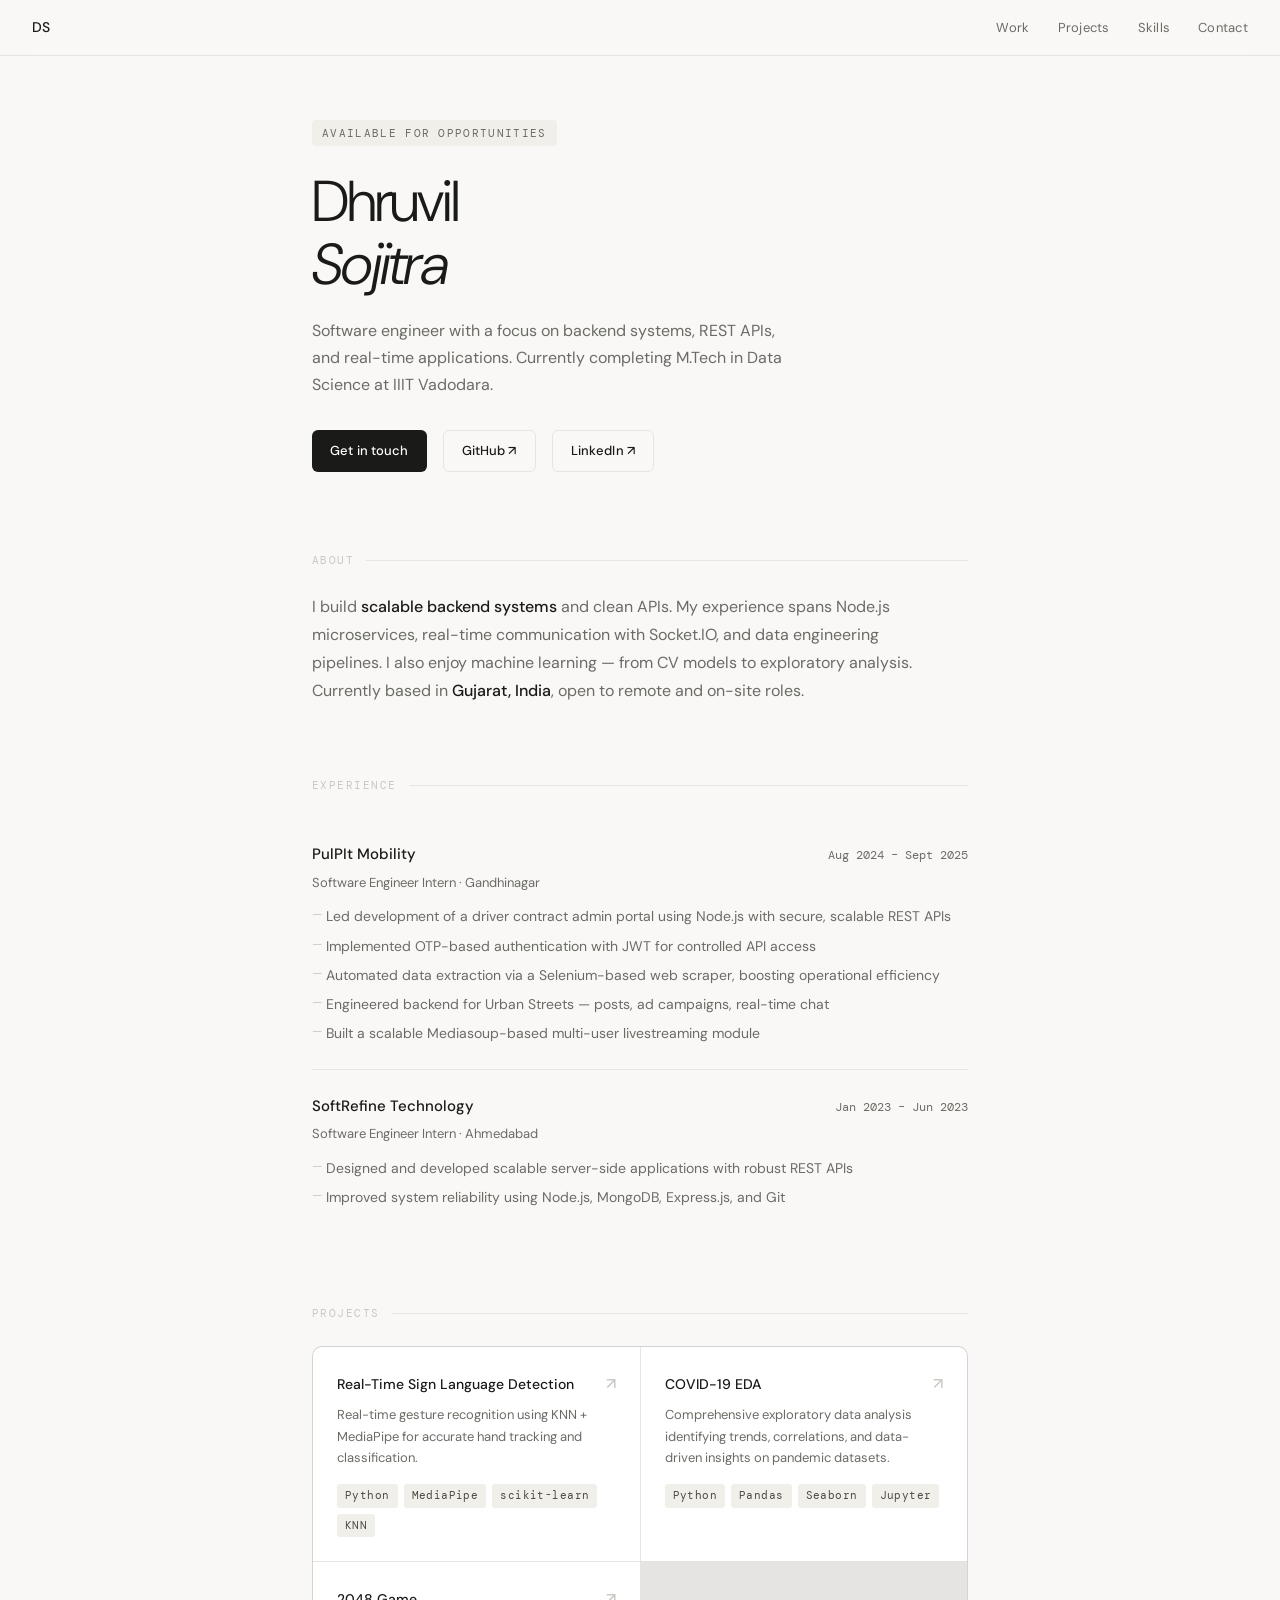
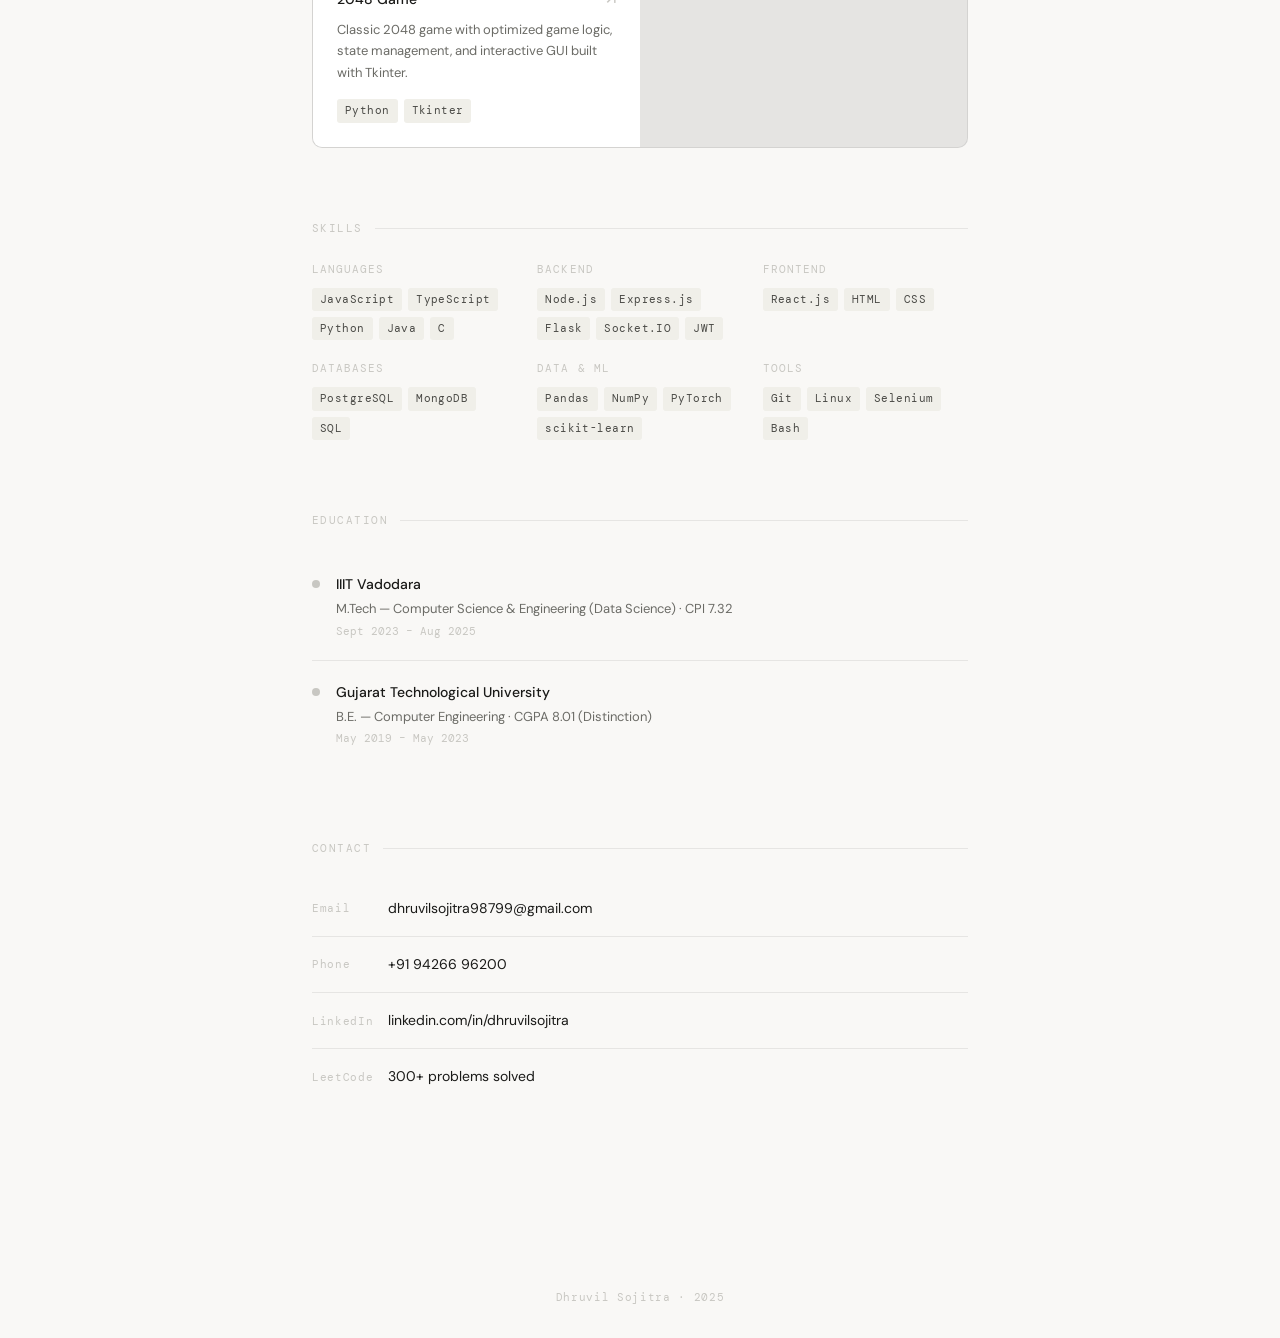
==== dhruvil_portfolio.html @ 37fc0afd "initial commite" ====
<!DOCTYPE html>
<html lang="en">
<head>
<meta charset="UTF-8">
<meta name="viewport" content="width=device-width, initial-scale=1.0">
<title>Dhruvil Sojitra — Software Engineer</title>
<link href="https://fonts.googleapis.com/css2?family=DM+Sans:ital,opsz,wght@0,9..40,300;0,9..40,400;0,9..40,500;1,9..40,300&family=DM+Mono:wght@300;400&display=swap" rel="stylesheet">
<style>
  *, *::before, *::after { box-sizing: border-box; margin: 0; padding: 0; }

  :root {
    --bg: #f9f8f6;
    --surface: #ffffff;
    --text: #1a1a18;
    --muted: #6b6b66;
    --faint: #c8c7c2;
    --accent: #1a1a18;
    --tag-bg: #f0efe9;
    --tag-text: #4a4a46;
    --border: rgba(0,0,0,0.08);
  }

  html { scroll-behavior: smooth; }

  body {
    font-family: 'DM Sans', sans-serif;
    background: var(--bg);
    color: var(--text);
    font-size: 15px;
    line-height: 1.65;
    -webkit-font-smoothing: antialiased;
  }

  /* ─── NAV ─── */
  nav {
    position: fixed; top: 0; left: 0; right: 0; z-index: 100;
    background: rgba(249,248,246,0.88);
    backdrop-filter: blur(12px);
    border-bottom: 1px solid var(--border);
    padding: 0 2rem;
    height: 56px;
    display: flex; align-items: center; justify-content: space-between;
  }
  .nav-logo {
    font-size: 14px; font-weight: 500; letter-spacing: 0.02em;
    color: var(--text); text-decoration: none;
  }
  .nav-links { display: flex; gap: 1.75rem; }
  .nav-links a {
    font-size: 13px; color: var(--muted); text-decoration: none;
    font-weight: 400; letter-spacing: 0.02em; transition: color 0.2s;
  }
  .nav-links a:hover { color: var(--text); }

  /* ─── LAYOUT ─── */
  main { max-width: 720px; margin: 0 auto; padding: 120px 2rem 80px; }

  section { margin-bottom: 72px; }

  /* ─── HERO ─── */
  .hero { margin-bottom: 80px; }
  .hero-tag {
    display: inline-block;
    font-family: 'DM Mono', monospace;
    font-size: 11px; font-weight: 400;
    letter-spacing: 0.12em;
    color: var(--muted);
    background: var(--tag-bg);
    padding: 4px 10px;
    border-radius: 4px;
    margin-bottom: 1.5rem;
    text-transform: uppercase;
  }
  .hero h1 {
    font-size: clamp(2.4rem, 6vw, 3.6rem);
    font-weight: 300;
    line-height: 1.1;
    letter-spacing: -0.03em;
    color: var(--text);
    margin-bottom: 1.25rem;
  }
  .hero h1 em {
    font-style: italic;
    font-weight: 300;
  }
  .hero-desc {
    font-size: 16px;
    color: var(--muted);
    max-width: 480px;
    line-height: 1.7;
    margin-bottom: 2rem;
  }
  .hero-links { display: flex; gap: 1rem; flex-wrap: wrap; }
  .btn {
    display: inline-flex; align-items: center; gap: 6px;
    font-size: 13px; font-weight: 500;
    padding: 9px 18px;
    border-radius: 6px;
    text-decoration: none;
    transition: all 0.18s;
    letter-spacing: 0.01em;
  }
  .btn-primary {
    background: var(--text); color: #fff;
  }
  .btn-primary:hover { background: #333; }
  .btn-outline {
    background: transparent; color: var(--text);
    border: 1px solid var(--border);
  }
  .btn-outline:hover { background: var(--surface); border-color: #aaa; }

  /* ─── SECTION HEADERS ─── */
  .section-label {
    font-family: 'DM Mono', monospace;
    font-size: 10.5px;
    letter-spacing: 0.14em;
    text-transform: uppercase;
    color: var(--faint);
    margin-bottom: 1.5rem;
    display: flex; align-items: center; gap: 12px;
  }
  .section-label::after {
    content: '';
    flex: 1; height: 1px; background: var(--border);
  }

  /* ─── ABOUT ─── */
  .about-text {
    font-size: 16px;
    line-height: 1.75;
    color: var(--muted);
    max-width: 600px;
  }
  .about-text strong { color: var(--text); font-weight: 500; }

  /* ─── EXPERIENCE ─── */
  .exp-item { padding: 1.5rem 0; border-bottom: 1px solid var(--border); }
  .exp-item:last-child { border-bottom: none; }
  .exp-header {
    display: flex; justify-content: space-between; align-items: baseline;
    flex-wrap: wrap; gap: 0.5rem;
    margin-bottom: 0.3rem;
  }
  .exp-company { font-weight: 500; font-size: 15px; }
  .exp-date {
    font-family: 'DM Mono', monospace;
    font-size: 11.5px; color: var(--muted);
  }
  .exp-role {
    font-size: 13px; color: var(--muted);
    margin-bottom: 0.75rem;
  }
  .exp-bullets {
    list-style: none;
    display: flex; flex-direction: column; gap: 6px;
  }
  .exp-bullets li {
    font-size: 14px; color: var(--muted);
    padding-left: 14px;
    position: relative;
  }
  .exp-bullets li::before {
    content: '—';
    position: absolute; left: 0;
    color: var(--faint);
    font-size: 12px;
  }

  /* ─── PROJECTS ─── */
  .projects-grid {
    display: grid;
    grid-template-columns: repeat(auto-fill, minmax(300px, 1fr));
    gap: 1px;
    border: 1px solid var(--border);
    border-radius: 10px;
    overflow: hidden;
    background: var(--border);
  }
  .project-card {
    background: var(--surface);
    padding: 1.5rem;
    text-decoration: none;
    color: inherit;
    transition: background 0.18s;
    display: block;
  }
  .project-card:hover { background: var(--tag-bg); }
  .project-name {
    font-weight: 500; font-size: 14px;
    margin-bottom: 0.4rem;
    display: flex; align-items: center; justify-content: space-between;
  }
  .project-arrow { color: var(--faint); font-size: 16px; transition: transform 0.18s; }
  .project-card:hover .project-arrow { transform: translate(2px,-2px); }
  .project-desc { font-size: 13px; color: var(--muted); margin-bottom: 1rem; }
  .project-stack { display: flex; flex-wrap: wrap; gap: 6px; }
  .tag {
    font-family: 'DM Mono', monospace;
    font-size: 10.5px;
    color: var(--tag-text);
    background: var(--tag-bg);
    padding: 3px 8px;
    border-radius: 3px;
    letter-spacing: 0.04em;
  }

  /* ─── SKILLS ─── */
  .skills-grid {
    display: grid;
    grid-template-columns: repeat(auto-fill, minmax(200px, 1fr));
    gap: 1.25rem;
  }
  .skill-group {}
  .skill-group-name {
    font-family: 'DM Mono', monospace;
    font-size: 10.5px;
    letter-spacing: 0.1em;
    text-transform: uppercase;
    color: var(--faint);
    margin-bottom: 0.6rem;
  }
  .skill-tags { display: flex; flex-wrap: wrap; gap: 6px; }

  /* ─── EDUCATION ─── */
  .edu-item {
    display: flex; gap: 1rem;
    padding: 1.25rem 0;
    border-bottom: 1px solid var(--border);
  }
  .edu-item:last-child { border-bottom: none; }
  .edu-dot {
    width: 8px; height: 8px; border-radius: 50%;
    background: var(--faint); flex-shrink: 0;
    margin-top: 7px;
  }
  .edu-school { font-weight: 500; font-size: 14px; }
  .edu-degree { font-size: 13px; color: var(--muted); margin: 2px 0; }
  .edu-date {
    font-family: 'DM Mono', monospace;
    font-size: 11px; color: var(--faint);
  }

  /* ─── CONTACT ─── */
  .contact-row {
    display: flex; align-items: center; gap: 0.75rem;
    padding: 1rem 0; border-bottom: 1px solid var(--border);
    text-decoration: none; color: var(--text);
    transition: color 0.18s;
  }
  .contact-row:last-child { border-bottom: none; }
  .contact-row:hover { color: var(--muted); }
  .contact-label {
    font-family: 'DM Mono', monospace;
    font-size: 11px; color: var(--faint);
    width: 64px; flex-shrink: 0;
    letter-spacing: 0.06em;
  }
  .contact-value { font-size: 14px; }

  /* ─── FOOTER ─── */
  footer {
    text-align: center;
    padding: 2rem;
    font-family: 'DM Mono', monospace;
    font-size: 11px;
    color: var(--faint);
    letter-spacing: 0.06em;
  }

  /* ─── ANIMATIONS ─── */
  @keyframes fadeUp {
    from { opacity: 0; transform: translateY(16px); }
    to { opacity: 1; transform: translateY(0); }
  }
  .hero > * {
    opacity: 0;
    animation: fadeUp 0.6s ease forwards;
  }
  .hero-tag { animation-delay: 0.05s; }
  .hero h1 { animation-delay: 0.15s; }
  .hero-desc { animation-delay: 0.25s; }
  .hero-links { animation-delay: 0.35s; }

  @media (max-width: 600px) {
    main { padding: 96px 1.25rem 60px; }
    .nav-links { gap: 1.25rem; }
    .projects-grid { grid-template-columns: 1fr; }
  }
</style>
</head>
<body>

<nav>
  <a href="#" class="nav-logo">DS</a>
  <div class="nav-links">
    <a href="#experience">Work</a>
    <a href="#projects">Projects</a>
    <a href="#skills">Skills</a>
    <a href="#contact">Contact</a>
  </div>
</nav>

<main>

  <!-- HERO -->
  <div class="hero">
    <div class="hero-tag">Available for opportunities</div>
    <h1>Dhruvil<br><em>Sojitra</em></h1>
    <p class="hero-desc">
      Software engineer with a focus on backend systems, REST APIs, and real-time applications.
      Currently completing M.Tech in Data Science at IIIT Vadodara.
    </p>
    <div class="hero-links">
      <a href="mailto:dhruvilsojitra98799@gmail.com" class="btn btn-primary">Get in touch</a>
      <a href="https://github.com/" target="_blank" class="btn btn-outline">GitHub ↗</a>
      <a href="https://linkedin.com/" target="_blank" class="btn btn-outline">LinkedIn ↗</a>
    </div>
  </div>

  <!-- ABOUT -->
  <section id="about">
    <div class="section-label">About</div>
    <p class="about-text">
      I build <strong>scalable backend systems</strong> and clean APIs. My experience spans Node.js microservices, real-time communication with Socket.IO, and data engineering pipelines. I also enjoy machine learning — from CV models to exploratory analysis. Currently based in <strong>Gujarat, India</strong>, open to remote and on-site roles.
    </p>
  </section>

  <!-- EXPERIENCE -->
  <section id="experience">
    <div class="section-label">Experience</div>

    <div class="exp-item">
      <div class="exp-header">
        <span class="exp-company">PulPIt Mobility</span>
        <span class="exp-date">Aug 2024 – Sept 2025</span>
      </div>
      <div class="exp-role">Software Engineer Intern · Gandhinagar</div>
      <ul class="exp-bullets">
        <li>Led development of a driver contract admin portal using Node.js with secure, scalable REST APIs</li>
        <li>Implemented OTP-based authentication with JWT for controlled API access</li>
        <li>Automated data extraction via a Selenium-based web scraper, boosting operational efficiency</li>
        <li>Engineered backend for Urban Streets — posts, ad campaigns, real-time chat</li>
        <li>Built a scalable Mediasoup-based multi-user livestreaming module</li>
      </ul>
    </div>

    <div class="exp-item">
      <div class="exp-header">
        <span class="exp-company">SoftRefine Technology</span>
        <span class="exp-date">Jan 2023 – Jun 2023</span>
      </div>
      <div class="exp-role">Software Engineer Intern · Ahmedabad</div>
      <ul class="exp-bullets">
        <li>Designed and developed scalable server-side applications with robust REST APIs</li>
        <li>Improved system reliability using Node.js, MongoDB, Express.js, and Git</li>
      </ul>
    </div>
  </section>

  <!-- PROJECTS -->
  <section id="projects">
    <div class="section-label">Projects</div>
    <div class="projects-grid">

      <a class="project-card" href="#" target="_blank">
        <div class="project-name">
          Real-Time Sign Language Detection
          <span class="project-arrow">↗</span>
        </div>
        <p class="project-desc">Real-time gesture recognition using KNN + MediaPipe for accurate hand tracking and classification.</p>
        <div class="project-stack">
          <span class="tag">Python</span>
          <span class="tag">MediaPipe</span>
          <span class="tag">scikit-learn</span>
          <span class="tag">KNN</span>
        </div>
      </a>

      <a class="project-card" href="#" target="_blank">
        <div class="project-name">
          COVID-19 EDA
          <span class="project-arrow">↗</span>
        </div>
        <p class="project-desc">Comprehensive exploratory data analysis identifying trends, correlations, and data-driven insights on pandemic datasets.</p>
        <div class="project-stack">
          <span class="tag">Python</span>
          <span class="tag">Pandas</span>
          <span class="tag">Seaborn</span>
          <span class="tag">Jupyter</span>
        </div>
      </a>

      <a class="project-card" href="#" target="_blank">
        <div class="project-name">
          2048 Game
          <span class="project-arrow">↗</span>
        </div>
        <p class="project-desc">Classic 2048 game with optimized game logic, state management, and interactive GUI built with Tkinter.</p>
        <div class="project-stack">
          <span class="tag">Python</span>
          <span class="tag">Tkinter</span>
        </div>
      </a>

    </div>
  </section>

  <!-- SKILLS -->
  <section id="skills">
    <div class="section-label">Skills</div>
    <div class="skills-grid">

      <div class="skill-group">
        <div class="skill-group-name">Languages</div>
        <div class="skill-tags">
          <span class="tag">JavaScript</span>
          <span class="tag">TypeScript</span>
          <span class="tag">Python</span>
          <span class="tag">Java</span>
          <span class="tag">C</span>
        </div>
      </div>

      <div class="skill-group">
        <div class="skill-group-name">Backend</div>
        <div class="skill-tags">
          <span class="tag">Node.js</span>
          <span class="tag">Express.js</span>
          <span class="tag">Flask</span>
          <span class="tag">Socket.IO</span>
          <span class="tag">JWT</span>
        </div>
      </div>

      <div class="skill-group">
        <div class="skill-group-name">Frontend</div>
        <div class="skill-tags">
          <span class="tag">React.js</span>
          <span class="tag">HTML</span>
          <span class="tag">CSS</span>
        </div>
      </div>

      <div class="skill-group">
        <div class="skill-group-name">Databases</div>
        <div class="skill-tags">
          <span class="tag">PostgreSQL</span>
          <span class="tag">MongoDB</span>
          <span class="tag">SQL</span>
        </div>
      </div>

      <div class="skill-group">
        <div class="skill-group-name">Data & ML</div>
        <div class="skill-tags">
          <span class="tag">Pandas</span>
          <span class="tag">NumPy</span>
          <span class="tag">PyTorch</span>
          <span class="tag">scikit-learn</span>
        </div>
      </div>

      <div class="skill-group">
        <div class="skill-group-name">Tools</div>
        <div class="skill-tags">
          <span class="tag">Git</span>
          <span class="tag">Linux</span>
          <span class="tag">Selenium</span>
          <span class="tag">Bash</span>
        </div>
      </div>

    </div>
  </section>

  <!-- EDUCATION -->
  <section id="education">
    <div class="section-label">Education</div>

    <div class="edu-item">
      <div class="edu-dot"></div>
      <div>
        <div class="edu-school">IIIT Vadodara</div>
        <div class="edu-degree">M.Tech — Computer Science & Engineering (Data Science) · CPI 7.32</div>
        <div class="edu-date">Sept 2023 – Aug 2025</div>
      </div>
    </div>

    <div class="edu-item">
      <div class="edu-dot"></div>
      <div>
        <div class="edu-school">Gujarat Technological University</div>
        <div class="edu-degree">B.E. — Computer Engineering · CGPA 8.01 (Distinction)</div>
        <div class="edu-date">May 2019 – May 2023</div>
      </div>
    </div>
  </section>

  <!-- CONTACT -->
  <section id="contact">
    <div class="section-label">Contact</div>

    <a class="contact-row" href="mailto:dhruvilsojitra98799@gmail.com">
      <span class="contact-label">Email</span>
      <span class="contact-value">dhruvilsojitra98799@gmail.com</span>
    </a>
    <a class="contact-row" href="tel:+919426696200">
      <span class="contact-label">Phone</span>
      <span class="contact-value">+91 94266 96200</span>
    </a>
    <a class="contact-row" href="https://linkedin.com/" target="_blank">
      <span class="contact-label">LinkedIn</span>
      <span class="contact-value">linkedin.com/in/dhruvilsojitra</span>
    </a>
    <a class="contact-row" href="https://leetcode.com/u/dhruvilsojitra/" target="_blank">
      <span class="contact-label">LeetCode</span>
      <span class="contact-value">300+ problems solved</span>
    </a>
  </section>

</main>

<footer>Dhruvil Sojitra · 2025</footer>

</body>
</html>
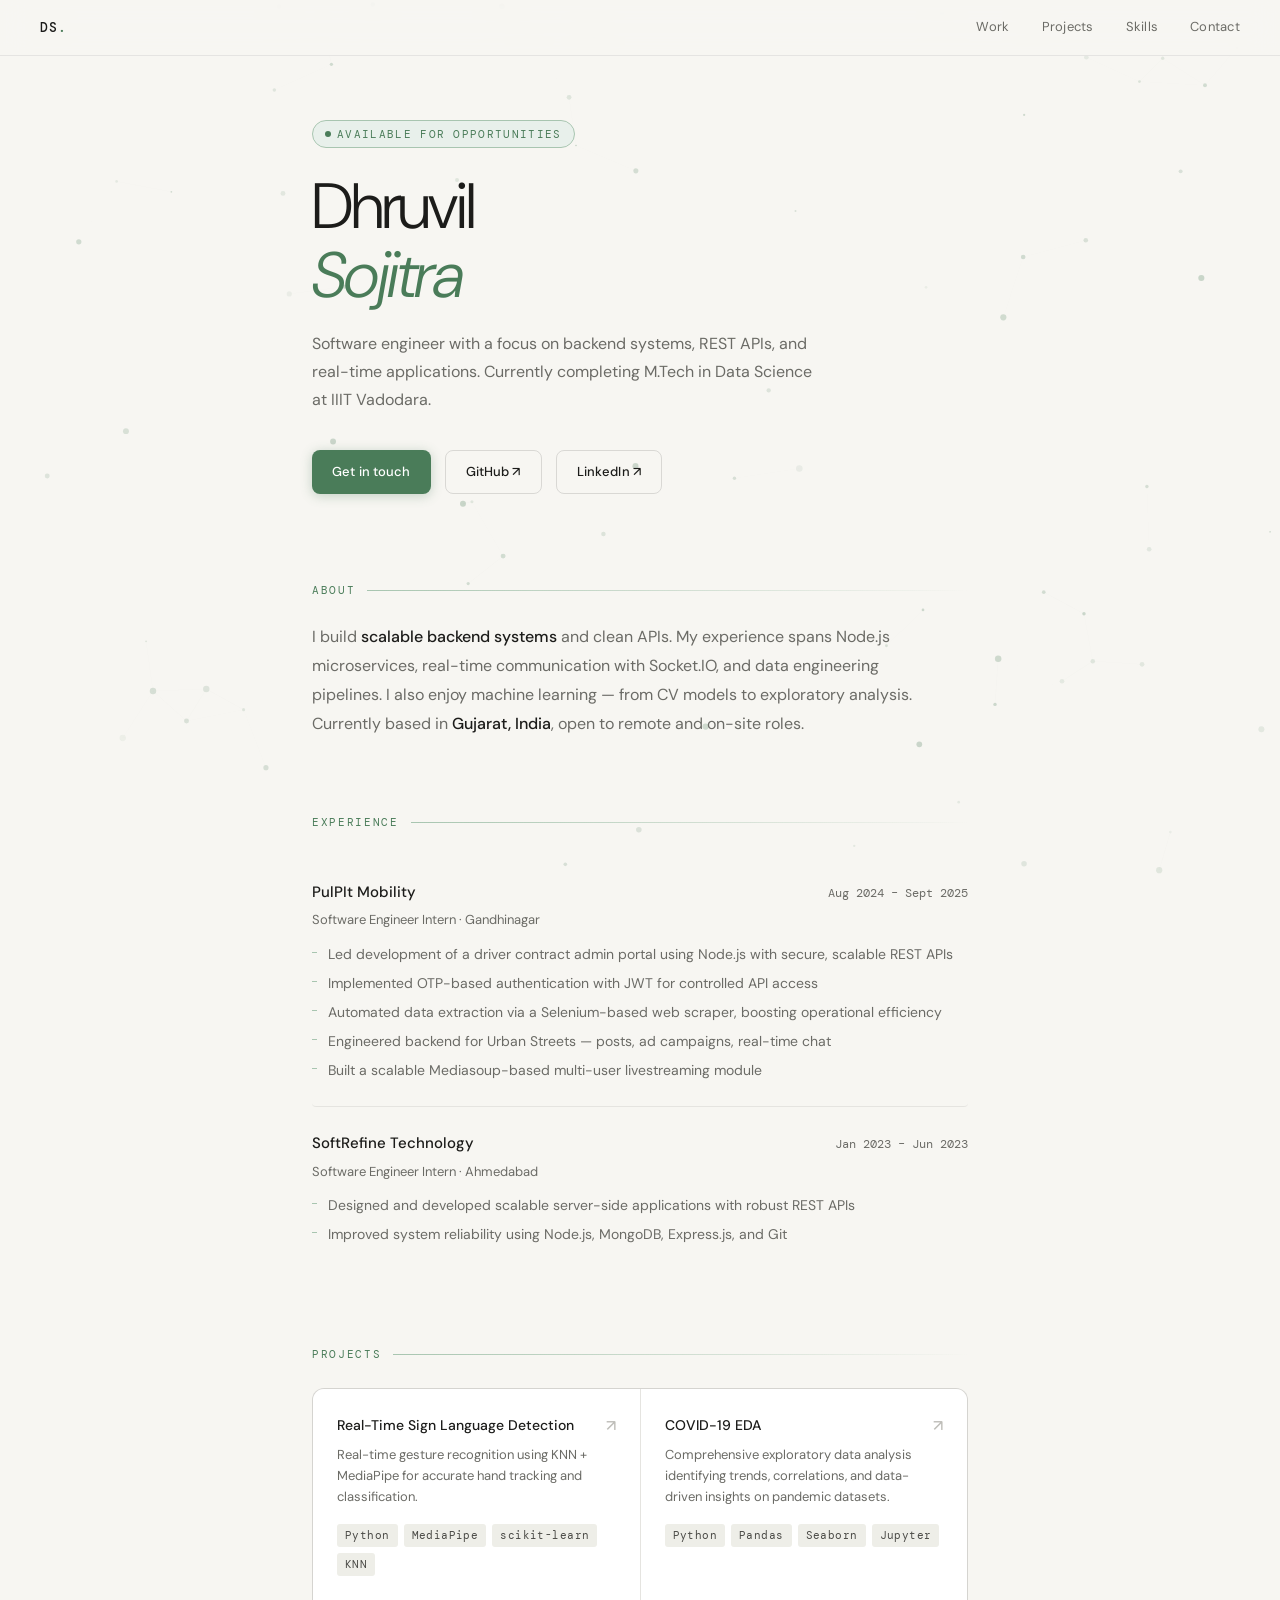
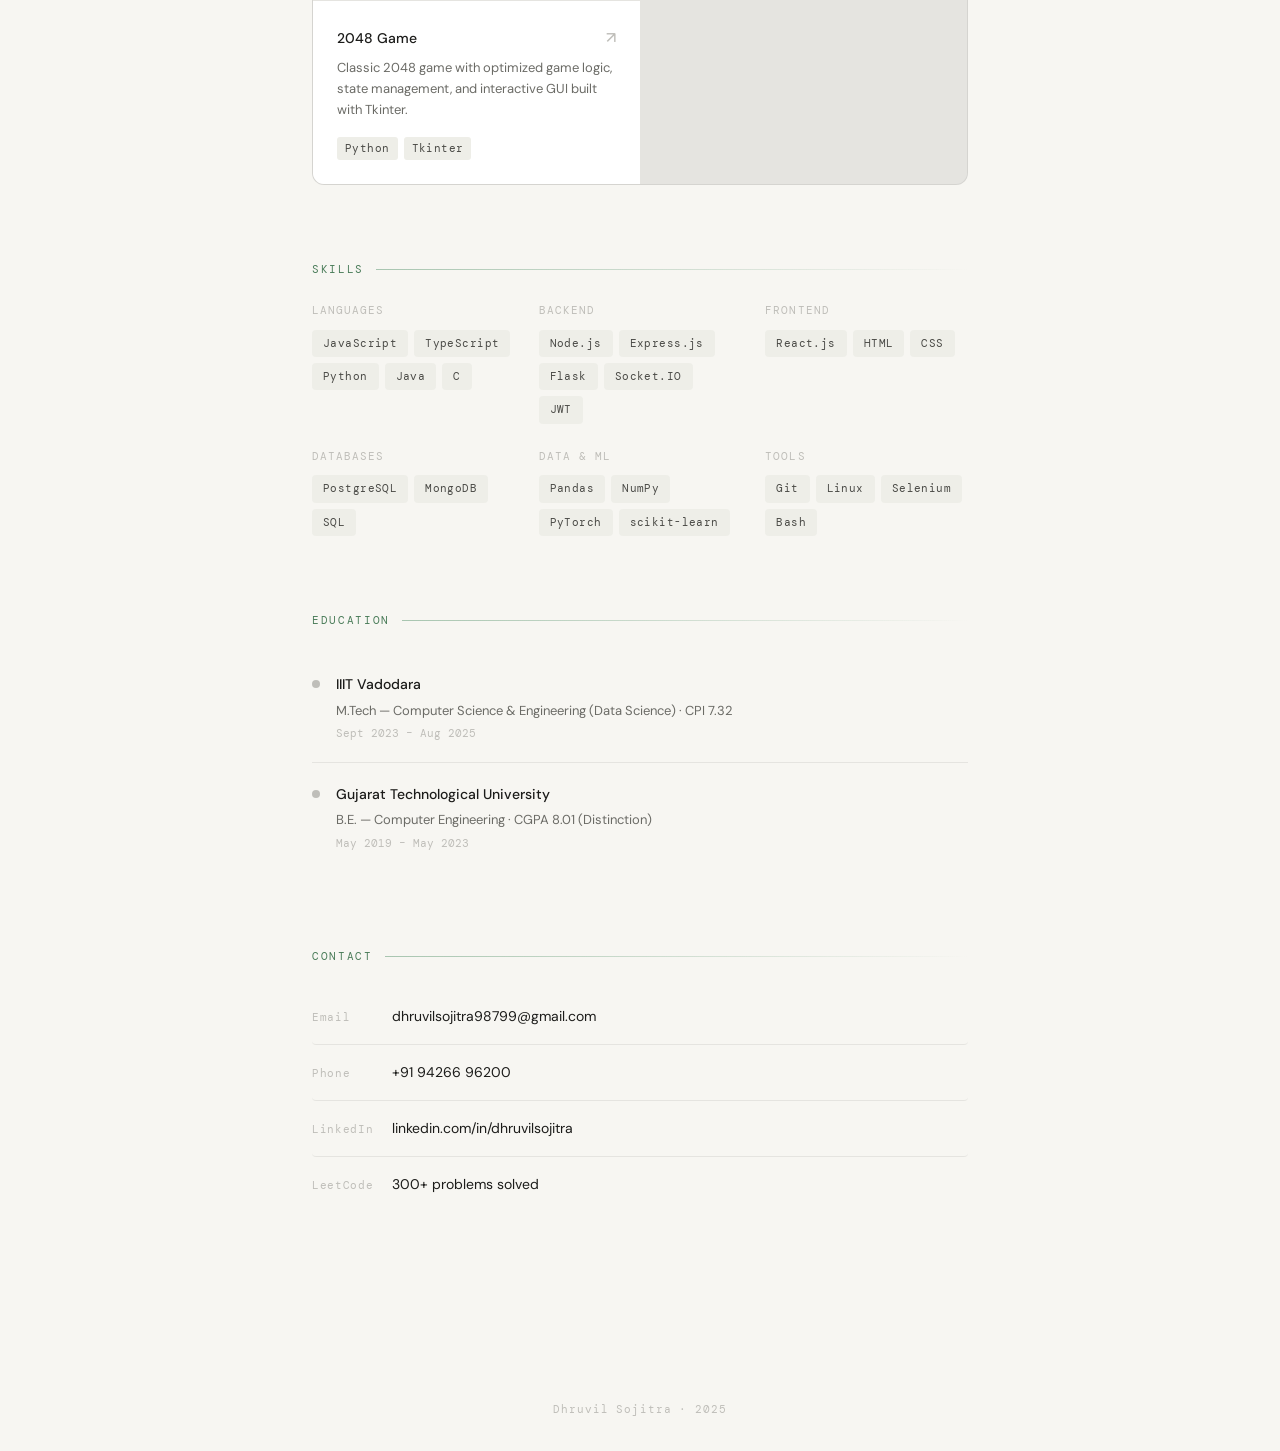
==== commit 930ba7b0: "interactive" ====
--- a/dhruvil_portfolio.html
+++ b/dhruvil_portfolio.html
@@ -9,18 +9,27 @@
   *, *::before, *::after { box-sizing: border-box; margin: 0; padding: 0; }
 
   :root {
-    --bg: #f9f8f6;
+    --bg: #f7f6f2;
     --surface: #ffffff;
-    --text: #1a1a18;
+    --text: #1c1c1a;
     --muted: #6b6b66;
-    --faint: #c8c7c2;
-    --accent: #1a1a18;
-    --tag-bg: #f0efe9;
+    --faint: #bfbeb9;
+    --border: rgba(0,0,0,0.07);
+
+    /* Sage green accent */
+    --accent: #4a7c59;
+    --accent-light: #e8f0eb;
+    --accent-mid: #a8c5b0;
+    --accent-glow: rgba(74,124,89,0.12);
+
+    --tag-bg: #eeeee8;
     --tag-text: #4a4a46;
-    --border: rgba(0,0,0,0.08);
   }
 
   html { scroll-behavior: smooth; }
+
+  /* hide default cursor */
+  * { cursor: none !important; }
 
   body {
     font-family: 'DM Sans', sans-serif;
@@ -29,142 +38,196 @@
     font-size: 15px;
     line-height: 1.65;
     -webkit-font-smoothing: antialiased;
+    overflow-x: hidden;
+  }
+
+  /* ─── CUSTOM CURSOR ─── */
+  #cursor-dot {
+    position: fixed; top: 0; left: 0; z-index: 9999;
+    width: 8px; height: 8px; border-radius: 50%;
+    background: var(--accent);
+    pointer-events: none;
+    transform: translate(-50%,-50%);
+    transition: width 0.2s, height 0.2s, opacity 0.2s;
+  }
+  #cursor-ring {
+    position: fixed; top: 0; left: 0; z-index: 9998;
+    width: 36px; height: 36px; border-radius: 50%;
+    border: 1.5px solid var(--accent);
+    pointer-events: none;
+    transform: translate(-50%,-50%);
+    opacity: 0.5;
+    transition: width 0.25s ease, height 0.25s ease, opacity 0.25s, border-color 0.25s;
+  }
+  body.hovering #cursor-dot { width: 12px; height: 12px; }
+  body.hovering #cursor-ring { width: 52px; height: 52px; opacity: 0.25; }
+
+  /* ─── PARTICLE CANVAS ─── */
+  #particle-canvas {
+    position: fixed; top: 0; left: 0;
+    width: 100%; height: 100%;
+    pointer-events: none; z-index: 0;
+    opacity: 0.55;
   }
 
   /* ─── NAV ─── */
   nav {
     position: fixed; top: 0; left: 0; right: 0; z-index: 100;
-    background: rgba(249,248,246,0.88);
-    backdrop-filter: blur(12px);
+    background: rgba(247,246,242,0.85);
+    backdrop-filter: blur(14px);
     border-bottom: 1px solid var(--border);
-    padding: 0 2rem;
+    padding: 0 2.5rem;
     height: 56px;
     display: flex; align-items: center; justify-content: space-between;
   }
   .nav-logo {
-    font-size: 14px; font-weight: 500; letter-spacing: 0.02em;
+    font-size: 13px; font-weight: 500; letter-spacing: 0.06em;
     color: var(--text); text-decoration: none;
-  }
-  .nav-links { display: flex; gap: 1.75rem; }
+    font-family: 'DM Mono', monospace;
+  }
+  .nav-logo span { color: var(--accent); }
+  .nav-links { display: flex; gap: 2rem; }
   .nav-links a {
     font-size: 13px; color: var(--muted); text-decoration: none;
-    font-weight: 400; letter-spacing: 0.02em; transition: color 0.2s;
+    font-weight: 400; letter-spacing: 0.02em;
+    position: relative; padding-bottom: 2px;
+  }
+  .nav-links a::after {
+    content: ''; position: absolute; bottom: 0; left: 0;
+    width: 0; height: 1px; background: var(--accent);
+    transition: width 0.25s ease;
   }
   .nav-links a:hover { color: var(--text); }
+  .nav-links a:hover::after { width: 100%; }
 
   /* ─── LAYOUT ─── */
-  main { max-width: 720px; margin: 0 auto; padding: 120px 2rem 80px; }
-
-  section { margin-bottom: 72px; }
+  main { max-width: 720px; margin: 0 auto; padding: 120px 2rem 80px; position: relative; z-index: 1; }
+  section { margin-bottom: 76px; }
 
   /* ─── HERO ─── */
-  .hero { margin-bottom: 80px; }
+  .hero { margin-bottom: 88px; }
   .hero-tag {
-    display: inline-block;
+    display: inline-flex; align-items: center; gap: 6px;
     font-family: 'DM Mono', monospace;
     font-size: 11px; font-weight: 400;
     letter-spacing: 0.12em;
-    color: var(--muted);
-    background: var(--tag-bg);
-    padding: 4px 10px;
-    border-radius: 4px;
+    color: var(--accent);
+    background: var(--accent-light);
+    border: 1px solid var(--accent-mid);
+    padding: 4px 12px;
+    border-radius: 20px;
     margin-bottom: 1.5rem;
     text-transform: uppercase;
   }
+  .hero-tag::before {
+    content: '';
+    width: 6px; height: 6px; border-radius: 50%;
+    background: var(--accent);
+    animation: pulse 2s ease infinite;
+  }
+  @keyframes pulse {
+    0%,100% { opacity: 1; transform: scale(1); }
+    50% { opacity: 0.4; transform: scale(0.7); }
+  }
   .hero h1 {
-    font-size: clamp(2.4rem, 6vw, 3.6rem);
+    font-size: clamp(2.6rem, 7vw, 4rem);
     font-weight: 300;
-    line-height: 1.1;
-    letter-spacing: -0.03em;
+    line-height: 1.08;
+    letter-spacing: -0.035em;
     color: var(--text);
     margin-bottom: 1.25rem;
   }
   .hero h1 em {
-    font-style: italic;
-    font-weight: 300;
+    font-style: italic; font-weight: 300;
+    color: var(--accent);
   }
   .hero-desc {
-    font-size: 16px;
-    color: var(--muted);
-    max-width: 480px;
-    line-height: 1.7;
-    margin-bottom: 2rem;
-  }
-  .hero-links { display: flex; gap: 1rem; flex-wrap: wrap; }
+    font-size: 16px; color: var(--muted);
+    max-width: 500px; line-height: 1.75;
+    margin-bottom: 2.25rem;
+  }
+  .hero-links { display: flex; gap: 0.875rem; flex-wrap: wrap; }
+
   .btn {
     display: inline-flex; align-items: center; gap: 6px;
     font-size: 13px; font-weight: 500;
-    padding: 9px 18px;
-    border-radius: 6px;
-    text-decoration: none;
-    transition: all 0.18s;
-    letter-spacing: 0.01em;
-  }
+    padding: 10px 20px; border-radius: 8px;
+    text-decoration: none; letter-spacing: 0.01em;
+    transition: all 0.2s ease;
+    position: relative; overflow: hidden;
+  }
+  .btn::after {
+    content: ''; position: absolute; inset: 0;
+    background: rgba(255,255,255,0.15);
+    opacity: 0; transition: opacity 0.2s;
+  }
+  .btn:hover::after { opacity: 1; }
   .btn-primary {
-    background: var(--text); color: #fff;
-  }
-  .btn-primary:hover { background: #333; }
+    background: var(--accent); color: #fff;
+    box-shadow: 0 2px 12px rgba(74,124,89,0.3);
+  }
+  .btn-primary:hover {
+    background: #3d6b4a;
+    box-shadow: 0 4px 20px rgba(74,124,89,0.4);
+    transform: translateY(-1px);
+  }
   .btn-outline {
     background: transparent; color: var(--text);
-    border: 1px solid var(--border);
-  }
-  .btn-outline:hover { background: var(--surface); border-color: #aaa; }
-
-  /* ─── SECTION HEADERS ─── */
+    border: 1px solid rgba(0,0,0,0.12);
+  }
+  .btn-outline:hover {
+    border-color: var(--accent);
+    color: var(--accent);
+    background: var(--accent-light);
+    transform: translateY(-1px);
+  }
+
+  /* ─── SECTION LABEL ─── */
   .section-label {
     font-family: 'DM Mono', monospace;
-    font-size: 10.5px;
-    letter-spacing: 0.14em;
-    text-transform: uppercase;
-    color: var(--faint);
+    font-size: 10.5px; letter-spacing: 0.16em;
+    text-transform: uppercase; color: var(--accent);
     margin-bottom: 1.5rem;
     display: flex; align-items: center; gap: 12px;
   }
   .section-label::after {
-    content: '';
-    flex: 1; height: 1px; background: var(--border);
+    content: ''; flex: 1; height: 1px;
+    background: linear-gradient(to right, var(--accent-mid), transparent);
   }
 
   /* ─── ABOUT ─── */
-  .about-text {
-    font-size: 16px;
-    line-height: 1.75;
-    color: var(--muted);
-    max-width: 600px;
-  }
+  .about-text { font-size: 16px; line-height: 1.8; color: var(--muted); max-width: 600px; }
   .about-text strong { color: var(--text); font-weight: 500; }
 
   /* ─── EXPERIENCE ─── */
-  .exp-item { padding: 1.5rem 0; border-bottom: 1px solid var(--border); }
+  .exp-item {
+    padding: 1.5rem 0;
+    border-bottom: 1px solid var(--border);
+    transition: all 0.2s;
+    border-radius: 4px;
+    padding-left: 0; padding-right: 0;
+  }
   .exp-item:last-child { border-bottom: none; }
+  .exp-item:hover { padding-left: 10px; }
+  .exp-item:hover .exp-company { color: var(--accent); }
   .exp-header {
     display: flex; justify-content: space-between; align-items: baseline;
-    flex-wrap: wrap; gap: 0.5rem;
-    margin-bottom: 0.3rem;
-  }
-  .exp-company { font-weight: 500; font-size: 15px; }
+    flex-wrap: wrap; gap: 0.5rem; margin-bottom: 0.3rem;
+  }
+  .exp-company { font-weight: 500; font-size: 15px; transition: color 0.2s; }
   .exp-date {
     font-family: 'DM Mono', monospace;
     font-size: 11.5px; color: var(--muted);
   }
-  .exp-role {
-    font-size: 13px; color: var(--muted);
-    margin-bottom: 0.75rem;
-  }
-  .exp-bullets {
-    list-style: none;
-    display: flex; flex-direction: column; gap: 6px;
-  }
+  .exp-role { font-size: 13px; color: var(--muted); margin-bottom: 0.75rem; }
+  .exp-bullets { list-style: none; display: flex; flex-direction: column; gap: 6px; }
   .exp-bullets li {
     font-size: 14px; color: var(--muted);
-    padding-left: 14px;
-    position: relative;
+    padding-left: 16px; position: relative;
   }
   .exp-bullets li::before {
-    content: '—';
-    position: absolute; left: 0;
-    color: var(--faint);
-    font-size: 12px;
+    content: ''; position: absolute; left: 0; top: 9px;
+    width: 5px; height: 1px; background: var(--accent-mid);
   }
 
   /* ─── PROJECTS ─── */
@@ -173,126 +236,154 @@
     grid-template-columns: repeat(auto-fill, minmax(300px, 1fr));
     gap: 1px;
     border: 1px solid var(--border);
-    border-radius: 10px;
+    border-radius: 12px;
     overflow: hidden;
     background: var(--border);
   }
   .project-card {
     background: var(--surface);
     padding: 1.5rem;
-    text-decoration: none;
-    color: inherit;
-    transition: background 0.18s;
+    text-decoration: none; color: inherit;
     display: block;
-  }
-  .project-card:hover { background: var(--tag-bg); }
+    position: relative; overflow: hidden;
+    transition: background 0.25s;
+  }
+  .project-card::before {
+    content: ''; position: absolute;
+    top: 0; left: 0; right: 0; height: 2px;
+    background: linear-gradient(90deg, var(--accent), var(--accent-mid));
+    transform: scaleX(0); transform-origin: left;
+    transition: transform 0.3s ease;
+  }
+  .project-card:hover { background: var(--accent-light); }
+  .project-card:hover::before { transform: scaleX(1); }
   .project-name {
     font-weight: 500; font-size: 14px;
     margin-bottom: 0.4rem;
     display: flex; align-items: center; justify-content: space-between;
-  }
-  .project-arrow { color: var(--faint); font-size: 16px; transition: transform 0.18s; }
-  .project-card:hover .project-arrow { transform: translate(2px,-2px); }
-  .project-desc { font-size: 13px; color: var(--muted); margin-bottom: 1rem; }
+    transition: color 0.2s;
+  }
+  .project-card:hover .project-name { color: var(--accent); }
+  .project-arrow { color: var(--faint); font-size: 16px; transition: transform 0.2s, color 0.2s; }
+  .project-card:hover .project-arrow { transform: translate(3px,-3px); color: var(--accent); }
+  .project-desc { font-size: 13px; color: var(--muted); margin-bottom: 1rem; line-height: 1.6; }
   .project-stack { display: flex; flex-wrap: wrap; gap: 6px; }
+
   .tag {
     font-family: 'DM Mono', monospace;
-    font-size: 10.5px;
-    color: var(--tag-text);
+    font-size: 10.5px; color: var(--tag-text);
     background: var(--tag-bg);
-    padding: 3px 8px;
-    border-radius: 3px;
+    padding: 3px 8px; border-radius: 3px;
     letter-spacing: 0.04em;
+    transition: background 0.2s, color 0.2s;
+  }
+  .project-card:hover .tag {
+    background: rgba(74,124,89,0.12);
+    color: var(--accent);
   }
 
   /* ─── SKILLS ─── */
   .skills-grid {
     display: grid;
     grid-template-columns: repeat(auto-fill, minmax(200px, 1fr));
-    gap: 1.25rem;
-  }
-  .skill-group {}
+    gap: 1.5rem;
+  }
   .skill-group-name {
     font-family: 'DM Mono', monospace;
-    font-size: 10.5px;
-    letter-spacing: 0.1em;
-    text-transform: uppercase;
-    color: var(--faint);
-    margin-bottom: 0.6rem;
+    font-size: 10.5px; letter-spacing: 0.1em;
+    text-transform: uppercase; color: var(--faint);
+    margin-bottom: 0.65rem;
   }
   .skill-tags { display: flex; flex-wrap: wrap; gap: 6px; }
+  .skill-tag {
+    font-family: 'DM Mono', monospace;
+    font-size: 10.5px; color: var(--tag-text);
+    background: var(--tag-bg);
+    padding: 4px 10px; border-radius: 4px;
+    letter-spacing: 0.04em;
+    border: 1px solid transparent;
+    transition: all 0.18s;
+  }
+  .skill-tag:hover {
+    background: var(--accent-light);
+    color: var(--accent);
+    border-color: var(--accent-mid);
+    transform: translateY(-2px);
+  }
 
   /* ─── EDUCATION ─── */
   .edu-item {
     display: flex; gap: 1rem;
-    padding: 1.25rem 0;
-    border-bottom: 1px solid var(--border);
+    padding: 1.25rem 0; border-bottom: 1px solid var(--border);
+    transition: padding-left 0.2s;
   }
   .edu-item:last-child { border-bottom: none; }
+  .edu-item:hover { padding-left: 10px; }
+  .edu-item:hover .edu-dot { background: var(--accent); }
   .edu-dot {
     width: 8px; height: 8px; border-radius: 50%;
     background: var(--faint); flex-shrink: 0;
-    margin-top: 7px;
+    margin-top: 7px; transition: background 0.2s;
   }
   .edu-school { font-weight: 500; font-size: 14px; }
-  .edu-degree { font-size: 13px; color: var(--muted); margin: 2px 0; }
-  .edu-date {
-    font-family: 'DM Mono', monospace;
-    font-size: 11px; color: var(--faint);
-  }
+  .edu-degree { font-size: 13px; color: var(--muted); margin: 3px 0; }
+  .edu-date { font-family: 'DM Mono', monospace; font-size: 11px; color: var(--faint); }
 
   /* ─── CONTACT ─── */
   .contact-row {
     display: flex; align-items: center; gap: 0.75rem;
     padding: 1rem 0; border-bottom: 1px solid var(--border);
     text-decoration: none; color: var(--text);
-    transition: color 0.18s;
+    transition: all 0.2s; border-radius: 4px;
   }
   .contact-row:last-child { border-bottom: none; }
-  .contact-row:hover { color: var(--muted); }
+  .contact-row:hover { padding-left: 10px; color: var(--accent); }
   .contact-label {
     font-family: 'DM Mono', monospace;
     font-size: 11px; color: var(--faint);
-    width: 64px; flex-shrink: 0;
-    letter-spacing: 0.06em;
+    width: 68px; flex-shrink: 0; letter-spacing: 0.06em;
   }
   .contact-value { font-size: 14px; }
 
   /* ─── FOOTER ─── */
   footer {
-    text-align: center;
-    padding: 2rem;
-    font-family: 'DM Mono', monospace;
-    font-size: 11px;
-    color: var(--faint);
-    letter-spacing: 0.06em;
+    text-align: center; padding: 2rem;
+    font-family: 'DM Mono', monospace;
+    font-size: 11px; color: var(--faint);
+    letter-spacing: 0.08em;
+    position: relative; z-index: 1;
   }
 
   /* ─── ANIMATIONS ─── */
   @keyframes fadeUp {
-    from { opacity: 0; transform: translateY(16px); }
+    from { opacity: 0; transform: translateY(20px); }
     to { opacity: 1; transform: translateY(0); }
   }
-  .hero > * {
-    opacity: 0;
-    animation: fadeUp 0.6s ease forwards;
-  }
-  .hero-tag { animation-delay: 0.05s; }
-  .hero h1 { animation-delay: 0.15s; }
-  .hero-desc { animation-delay: 0.25s; }
-  .hero-links { animation-delay: 0.35s; }
+  .hero > * { opacity: 0; animation: fadeUp 0.65s cubic-bezier(0.22,1,0.36,1) forwards; }
+  .hero-tag    { animation-delay: 0.05s; }
+  .hero h1     { animation-delay: 0.18s; }
+  .hero-desc   { animation-delay: 0.3s; }
+  .hero-links  { animation-delay: 0.42s; }
 
   @media (max-width: 600px) {
     main { padding: 96px 1.25rem 60px; }
     .nav-links { gap: 1.25rem; }
     .projects-grid { grid-template-columns: 1fr; }
+    .skills-grid { grid-template-columns: 1fr 1fr; }
   }
 </style>
 </head>
 <body>
 
+<!-- Custom cursor -->
+<div id="cursor-dot"></div>
+<div id="cursor-ring"></div>
+
+<!-- Particle canvas -->
+<canvas id="particle-canvas"></canvas>
+
 <nav>
-  <a href="#" class="nav-logo">DS</a>
+  <a href="#" class="nav-logo">DS<span>.</span></a>
   <div class="nav-links">
     <a href="#experience">Work</a>
     <a href="#projects">Projects</a>
@@ -303,7 +394,6 @@
 
 <main>
 
-  <!-- HERO -->
   <div class="hero">
     <div class="hero-tag">Available for opportunities</div>
     <h1>Dhruvil<br><em>Sojitra</em></h1>
@@ -318,7 +408,6 @@
     </div>
   </div>
 
-  <!-- ABOUT -->
   <section id="about">
     <div class="section-label">About</div>
     <p class="about-text">
@@ -326,7 +415,6 @@
     </p>
   </section>
 
-  <!-- EXPERIENCE -->
   <section id="experience">
     <div class="section-label">Experience</div>
 
@@ -358,126 +446,77 @@
     </div>
   </section>
 
-  <!-- PROJECTS -->
   <section id="projects">
     <div class="section-label">Projects</div>
     <div class="projects-grid">
-
       <a class="project-card" href="#" target="_blank">
-        <div class="project-name">
-          Real-Time Sign Language Detection
-          <span class="project-arrow">↗</span>
-        </div>
+        <div class="project-name">Real-Time Sign Language Detection <span class="project-arrow">↗</span></div>
         <p class="project-desc">Real-time gesture recognition using KNN + MediaPipe for accurate hand tracking and classification.</p>
         <div class="project-stack">
-          <span class="tag">Python</span>
-          <span class="tag">MediaPipe</span>
-          <span class="tag">scikit-learn</span>
-          <span class="tag">KNN</span>
+          <span class="tag">Python</span><span class="tag">MediaPipe</span><span class="tag">scikit-learn</span><span class="tag">KNN</span>
         </div>
       </a>
-
       <a class="project-card" href="#" target="_blank">
-        <div class="project-name">
-          COVID-19 EDA
-          <span class="project-arrow">↗</span>
-        </div>
+        <div class="project-name">COVID-19 EDA <span class="project-arrow">↗</span></div>
         <p class="project-desc">Comprehensive exploratory data analysis identifying trends, correlations, and data-driven insights on pandemic datasets.</p>
         <div class="project-stack">
-          <span class="tag">Python</span>
-          <span class="tag">Pandas</span>
-          <span class="tag">Seaborn</span>
-          <span class="tag">Jupyter</span>
+          <span class="tag">Python</span><span class="tag">Pandas</span><span class="tag">Seaborn</span><span class="tag">Jupyter</span>
         </div>
       </a>
-
       <a class="project-card" href="#" target="_blank">
-        <div class="project-name">
-          2048 Game
-          <span class="project-arrow">↗</span>
-        </div>
+        <div class="project-name">2048 Game <span class="project-arrow">↗</span></div>
         <p class="project-desc">Classic 2048 game with optimized game logic, state management, and interactive GUI built with Tkinter.</p>
         <div class="project-stack">
-          <span class="tag">Python</span>
-          <span class="tag">Tkinter</span>
+          <span class="tag">Python</span><span class="tag">Tkinter</span>
         </div>
       </a>
-
     </div>
   </section>
 
-  <!-- SKILLS -->
   <section id="skills">
     <div class="section-label">Skills</div>
     <div class="skills-grid">
-
       <div class="skill-group">
         <div class="skill-group-name">Languages</div>
         <div class="skill-tags">
-          <span class="tag">JavaScript</span>
-          <span class="tag">TypeScript</span>
-          <span class="tag">Python</span>
-          <span class="tag">Java</span>
-          <span class="tag">C</span>
-        </div>
-      </div>
-
+          <span class="skill-tag">JavaScript</span><span class="skill-tag">TypeScript</span><span class="skill-tag">Python</span><span class="skill-tag">Java</span><span class="skill-tag">C</span>
+        </div>
+      </div>
       <div class="skill-group">
         <div class="skill-group-name">Backend</div>
         <div class="skill-tags">
-          <span class="tag">Node.js</span>
-          <span class="tag">Express.js</span>
-          <span class="tag">Flask</span>
-          <span class="tag">Socket.IO</span>
-          <span class="tag">JWT</span>
-        </div>
-      </div>
-
+          <span class="skill-tag">Node.js</span><span class="skill-tag">Express.js</span><span class="skill-tag">Flask</span><span class="skill-tag">Socket.IO</span><span class="skill-tag">JWT</span>
+        </div>
+      </div>
       <div class="skill-group">
         <div class="skill-group-name">Frontend</div>
         <div class="skill-tags">
-          <span class="tag">React.js</span>
-          <span class="tag">HTML</span>
-          <span class="tag">CSS</span>
-        </div>
-      </div>
-
+          <span class="skill-tag">React.js</span><span class="skill-tag">HTML</span><span class="skill-tag">CSS</span>
+        </div>
+      </div>
       <div class="skill-group">
         <div class="skill-group-name">Databases</div>
         <div class="skill-tags">
-          <span class="tag">PostgreSQL</span>
-          <span class="tag">MongoDB</span>
-          <span class="tag">SQL</span>
-        </div>
-      </div>
-
+          <span class="skill-tag">PostgreSQL</span><span class="skill-tag">MongoDB</span><span class="skill-tag">SQL</span>
+        </div>
+      </div>
       <div class="skill-group">
         <div class="skill-group-name">Data & ML</div>
         <div class="skill-tags">
-          <span class="tag">Pandas</span>
-          <span class="tag">NumPy</span>
-          <span class="tag">PyTorch</span>
-          <span class="tag">scikit-learn</span>
-        </div>
-      </div>
-
+          <span class="skill-tag">Pandas</span><span class="skill-tag">NumPy</span><span class="skill-tag">PyTorch</span><span class="skill-tag">scikit-learn</span>
+        </div>
+      </div>
       <div class="skill-group">
         <div class="skill-group-name">Tools</div>
         <div class="skill-tags">
-          <span class="tag">Git</span>
-          <span class="tag">Linux</span>
-          <span class="tag">Selenium</span>
-          <span class="tag">Bash</span>
-        </div>
-      </div>
-
+          <span class="skill-tag">Git</span><span class="skill-tag">Linux</span><span class="skill-tag">Selenium</span><span class="skill-tag">Bash</span>
+        </div>
+      </div>
     </div>
   </section>
 
-  <!-- EDUCATION -->
   <section id="education">
     <div class="section-label">Education</div>
-
     <div class="edu-item">
       <div class="edu-dot"></div>
       <div>
@@ -486,7 +525,6 @@
         <div class="edu-date">Sept 2023 – Aug 2025</div>
       </div>
     </div>
-
     <div class="edu-item">
       <div class="edu-dot"></div>
       <div>
@@ -497,10 +535,8 @@
     </div>
   </section>
 
-  <!-- CONTACT -->
   <section id="contact">
     <div class="section-label">Contact</div>
-
     <a class="contact-row" href="mailto:dhruvilsojitra98799@gmail.com">
       <span class="contact-label">Email</span>
       <span class="contact-value">dhruvilsojitra98799@gmail.com</span>
@@ -523,5 +559,153 @@
 
 <footer>Dhruvil Sojitra · 2025</footer>
 
+<script>
+// ─── CUSTOM CURSOR ───
+const dot = document.getElementById('cursor-dot');
+const ring = document.getElementById('cursor-ring');
+let mx = -100, my = -100, rx = -100, ry = -100;
+
+document.addEventListener('mousemove', e => { mx = e.clientX; my = e.clientY; });
+
+function animateCursor() {
+  dot.style.left = mx + 'px'; dot.style.top = my + 'px';
+  rx += (mx - rx) * 0.12;
+  ry += (my - ry) * 0.12;
+  ring.style.left = rx + 'px'; ring.style.top = ry + 'px';
+  requestAnimationFrame(animateCursor);
+}
+animateCursor();
+
+const hoverTargets = 'a, button, .skill-tag, .project-card, .exp-item, .edu-item, .contact-row';
+document.querySelectorAll(hoverTargets).forEach(el => {
+  el.addEventListener('mouseenter', () => document.body.classList.add('hovering'));
+  el.addEventListener('mouseleave', () => document.body.classList.remove('hovering'));
+});
+
+// ─── MAGNETIC EFFECT on buttons ───
+document.querySelectorAll('.btn').forEach(btn => {
+  btn.addEventListener('mousemove', e => {
+    const r = btn.getBoundingClientRect();
+    const cx = r.left + r.width / 2;
+    const cy = r.top + r.height / 2;
+    const dx = (e.clientX - cx) * 0.3;
+    const dy = (e.clientY - cy) * 0.3;
+    btn.style.transform = `translate(${dx}px, ${dy}px)`;
+  });
+  btn.addEventListener('mouseleave', () => {
+    btn.style.transform = '';
+  });
+});
+
+// ─── MAGNETIC on nav links ───
+document.querySelectorAll('.nav-links a').forEach(link => {
+  link.addEventListener('mousemove', e => {
+    const r = link.getBoundingClientRect();
+    const cx = r.left + r.width / 2;
+    const cy = r.top + r.height / 2;
+    const dx = (e.clientX - cx) * 0.25;
+    const dy = (e.clientY - cy) * 0.25;
+    link.style.transform = `translate(${dx}px, ${dy}px)`;
+  });
+  link.addEventListener('mouseleave', () => { link.style.transform = ''; });
+});
+
+// ─── PARTICLES ───
+const canvas = document.getElementById('particle-canvas');
+const ctx = canvas.getContext('2d');
+let W, H, particles = [];
+
+function resize() {
+  W = canvas.width = window.innerWidth;
+  H = canvas.height = window.innerHeight;
+}
+resize();
+window.addEventListener('resize', resize);
+
+const ACCENT = { r: 74, g: 124, b: 89 };
+
+class Particle {
+  constructor() { this.reset(true); }
+  reset(init) {
+    this.x = Math.random() * W;
+    this.y = init ? Math.random() * H : H + 10;
+    this.size = Math.random() * 2.5 + 0.8;
+    this.speedX = (Math.random() - 0.5) * 0.3;
+    this.speedY = -(Math.random() * 0.4 + 0.15);
+    this.alpha = Math.random() * 0.4 + 0.1;
+    this.ox = this.x; this.oy = this.y;
+    this.life = 0;
+    this.maxLife = Math.random() * 300 + 200;
+  }
+  update(mouseX, mouseY) {
+    this.life++;
+    // mouse repulsion
+    const dx = this.x - mouseX, dy = this.y - mouseY;
+    const dist = Math.sqrt(dx * dx + dy * dy);
+    if (dist < 120) {
+      const force = (120 - dist) / 120;
+      this.x += dx / dist * force * 1.8;
+      this.y += dy / dist * force * 1.8;
+    } else {
+      this.x += (this.ox - this.x) * 0.02 + this.speedX;
+      this.y += (this.oy - this.y) * 0.02 + this.speedY;
+    }
+    this.ox += this.speedX * 0.5;
+    this.oy += this.speedY * 0.5;
+    if (this.oy < -10 || this.life > this.maxLife) this.reset(false);
+  }
+  draw() {
+    ctx.beginPath();
+    ctx.arc(this.x, this.y, this.size, 0, Math.PI * 2);
+    ctx.fillStyle = `rgba(${ACCENT.r},${ACCENT.g},${ACCENT.b},${this.alpha})`;
+    ctx.fill();
+  }
+}
+
+for (let i = 0; i < 80; i++) particles.push(new Particle());
+
+let pmx = -999, pmy = -999;
+document.addEventListener('mousemove', e => { pmx = e.clientX; pmy = e.clientY; });
+
+function animateParticles() {
+  ctx.clearRect(0, 0, W, H);
+  particles.forEach(p => { p.update(pmx, pmy); p.draw(); });
+  // draw faint connecting lines
+  for (let i = 0; i < particles.length; i++) {
+    for (let j = i + 1; j < particles.length; j++) {
+      const dx = particles[i].x - particles[j].x;
+      const dy = particles[i].y - particles[j].y;
+      const d = Math.sqrt(dx * dx + dy * dy);
+      if (d < 90) {
+        ctx.beginPath();
+        ctx.strokeStyle = `rgba(${ACCENT.r},${ACCENT.g},${ACCENT.b},${(1 - d/90) * 0.08})`;
+        ctx.lineWidth = 0.5;
+        ctx.moveTo(particles[i].x, particles[i].y);
+        ctx.lineTo(particles[j].x, particles[j].y);
+        ctx.stroke();
+      }
+    }
+  }
+  requestAnimationFrame(animateParticles);
+}
+animateParticles();
+
+// ─── SCROLL REVEAL ───
+const observer = new IntersectionObserver(entries => {
+  entries.forEach(e => {
+    if (e.isIntersecting) {
+      e.target.style.opacity = '1';
+      e.target.style.transform = 'translateY(0)';
+    }
+  });
+}, { threshold: 0.1 });
+
+document.querySelectorAll('section').forEach(s => {
+  s.style.opacity = '0';
+  s.style.transform = 'translateY(24px)';
+  s.style.transition = 'opacity 0.6s cubic-bezier(0.22,1,0.36,1), transform 0.6s cubic-bezier(0.22,1,0.36,1)';
+  observer.observe(s);
+});
+</script>
 </body>
 </html>
